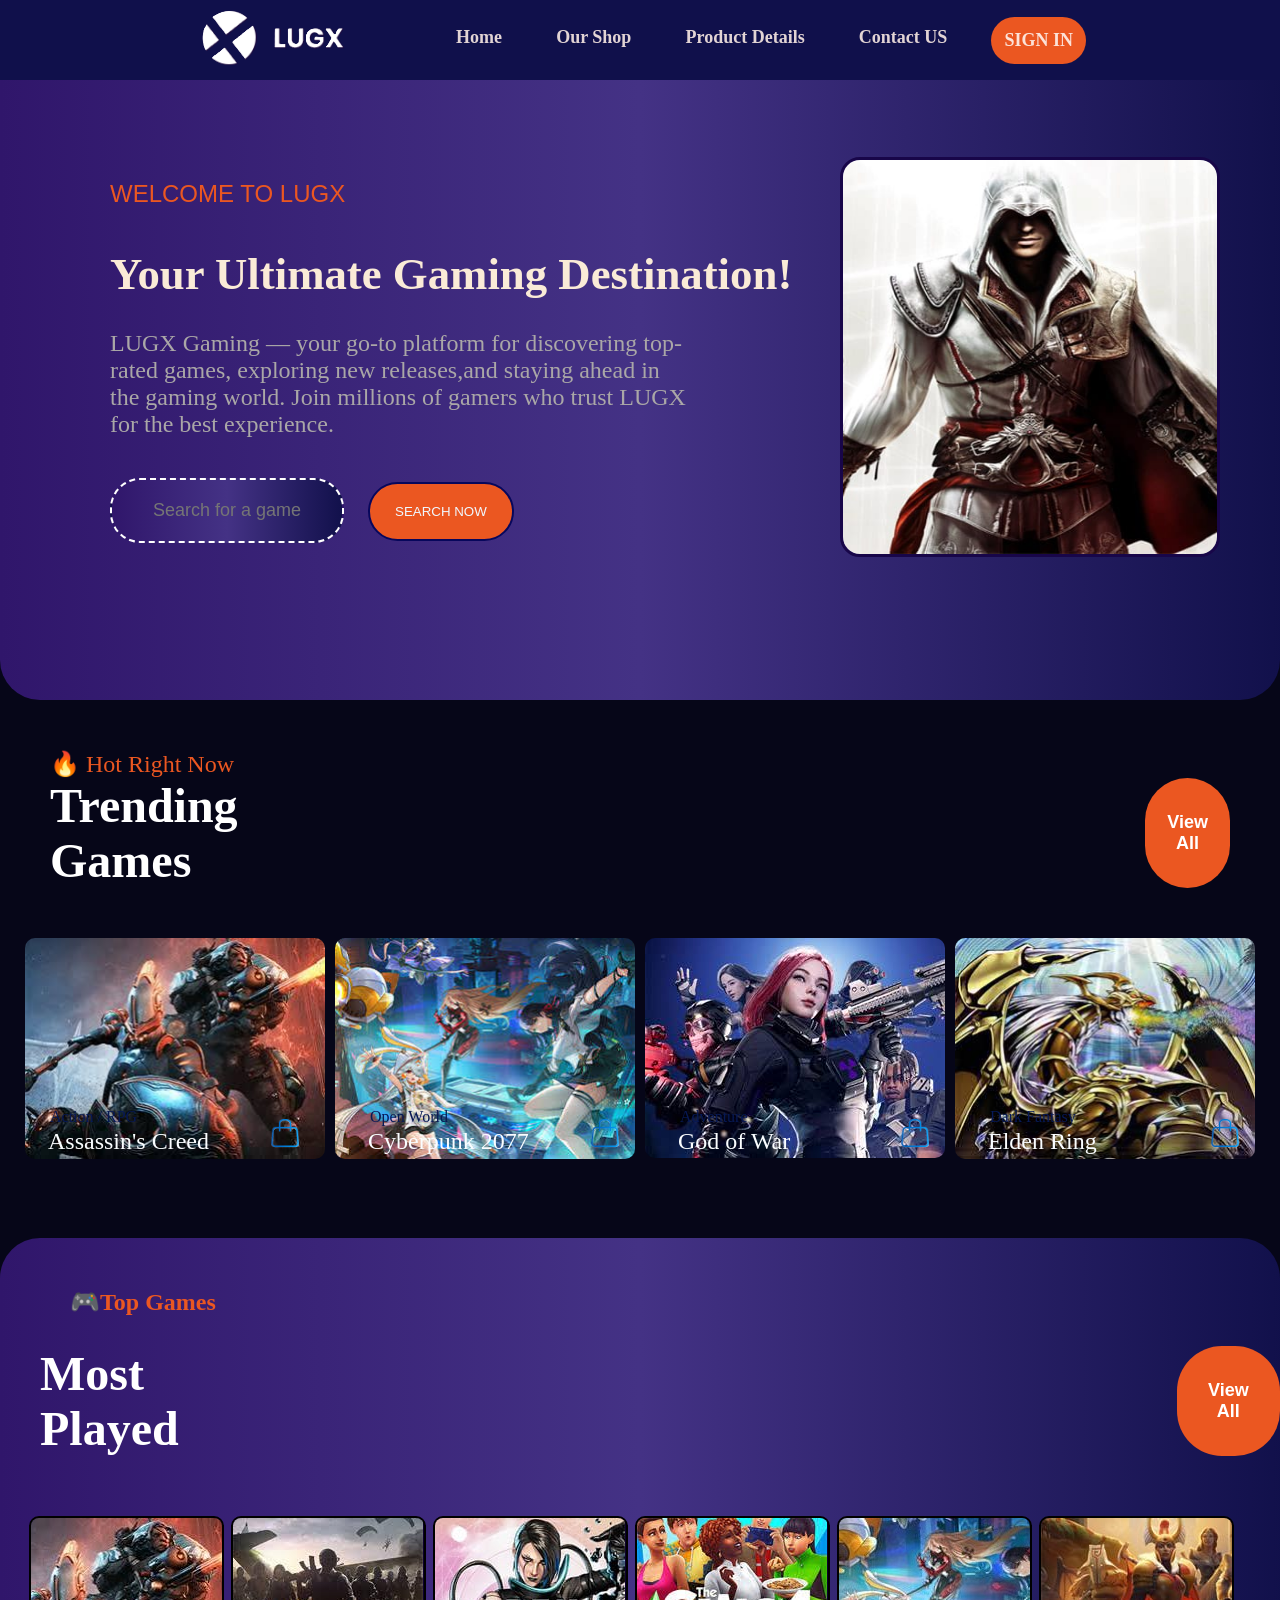
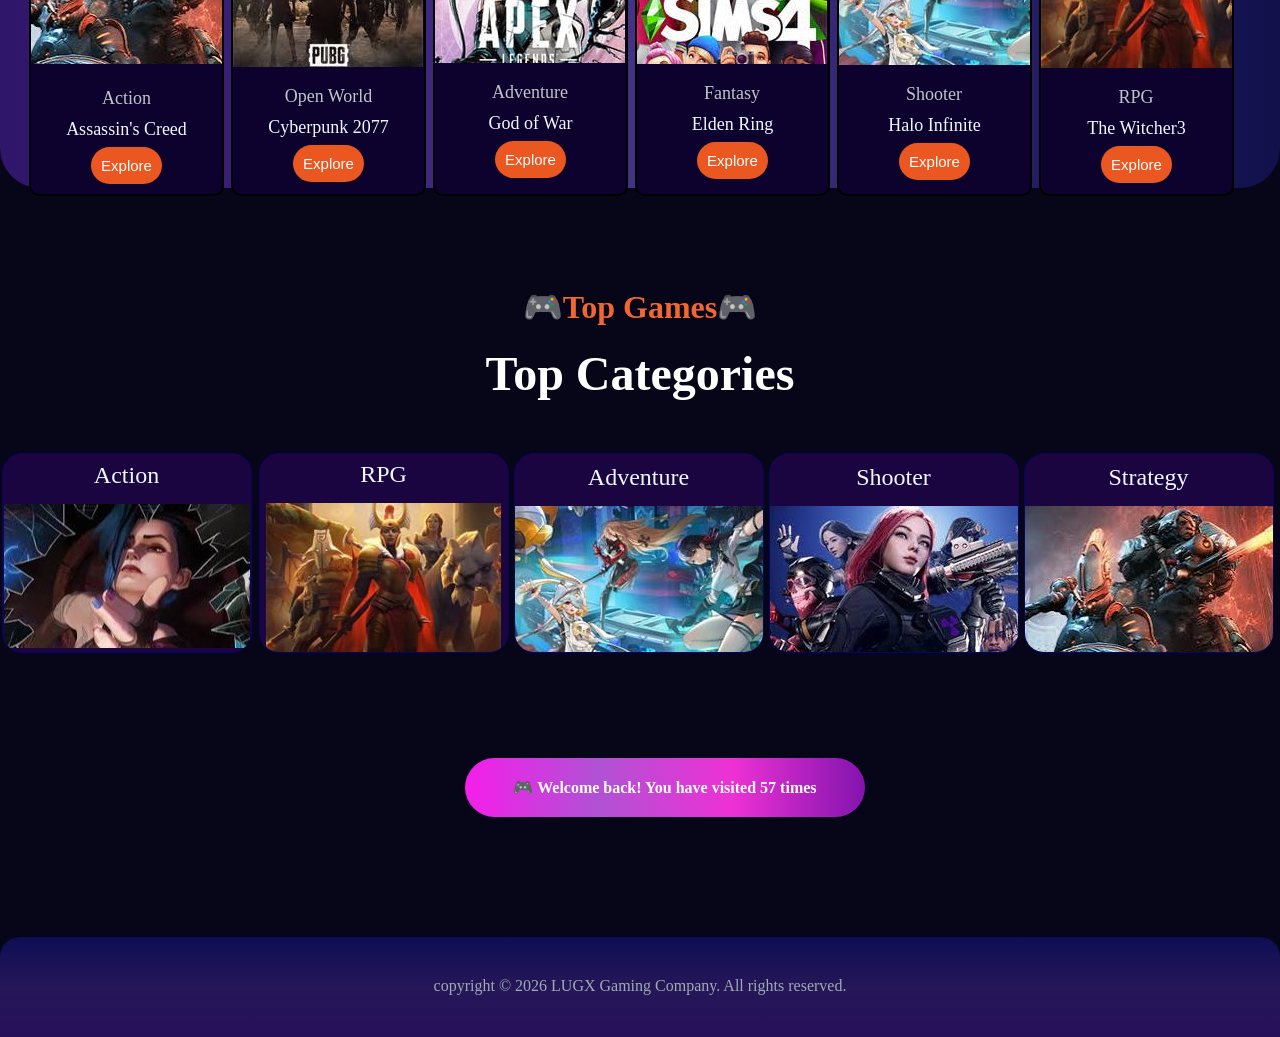
==== index.html @ ef9e02f5 "upload project" ====
<!DOCTYPE html>
<html lang="en">
<head>
    <meta charset="UTF-8">
    <meta name="viewport" content="width=device-width, initial-scale=1.0">
    <title>🎮 LUGX Gaming </title>
    <link rel="stylesheet" href="Style.css">
    <script src="index.js"></script>
</head>
<body>
  <div id="homesection">
    <div class="navbar">  
      <div> 
        <img class="logo" src="image/Logo.png">
      </div>
      <div class="headcontainer">
        <a href="index.html" class="homebtn">Home</a>
        <a href="#sec-ourshop" class="ourshopbtn">Our Shop</a> 
        <a href="#prductdetails" class="Productbtn">Product Details</a>
        <a href="contact.html" class="contactbtn">Contact US</a>
        <a href="#openBtn" id="openBtn">SIGN IN</a>
  
      </div>
        </div>
       </div>
    <div class="hero">
      <div class="textmainpage">
        <p class="welcomebtn"> WELCOME TO LUGX </p>
      <h1 class="bigline">Your Ultimate
        Gaming Destination!</h1>
        <p class="deatilstext">LUGX Gaming — your go-to platform for discovering top-rated games, exploring 
          new releases,and staying ahead in the gaming world. 
          Join millions of gamers who trust LUGX for the best experience.</p>
          <label for="Search" ></label>           
          <input class="Search1"  type="text" placeholder="Search for a game" id="search">
          <button class="searchbtn" onclick="Searchgame()">SEARCH NOW</button>
        <img class="imghead" src="image/hero.jpeg">
    </div>
    </div>

      <div id="sec-ourshop" class="trendinggames-sec">
           <p class="trendingp1">🔥 Hot Right Now</p>
        <div class="line2trending">
           <h1 class="trendingp2">Trending Games</h1>
           <button class="viewallbtn" onclick="Viewall1()">View All</button>
        </div>
     </div>

     <div class="treanding-items">
      <div class="imgitemone">
         <img class="imgone" src="image/trending1.jpeg">
           <p class="imgp1">Action / RPG</p>
           <div>
           <p class="imgp2" class="game">Assassin's Creed</p>
           <img class="logoimg1" src="image/logo2.png">
          </div>
      </div>
      <div class="imgitemtwo">
         <img class="imgtwo" src="image/trending2.jpeg">
           <p class="imgp3">Open World</p>
           <div>
           <p class="imgp4" class="game">Cyberpunk 2077</p>
           <img class="logoimg2" src="image/logo2.png">
           </div>
      </div>
      <div class="imgitemthree">
         <img class="imgthree" src="image/trending3.jpeg">
           <p class="imgp5">Adventure</p>
           <div>
           <p class="imgp6" class="game">God of War</p>
           <img class="logoimg3" src="image/logo2.png">
          </div> 
        </div>
      <div class="imgitemfour">
         <img class="imgfour" src="image/trending4.jpeg">
           <p class="imgp7">Dark Fantasy</p>
           <div>
           <p class="imgp8"  class="game">Elden Ring</p>
           <img class="logoimg4" src="image/logo2.png">
          </div>
      </div>
     </div>

     <div id="prductdetails" class="topgames-sec">
           <p class="topp1"> 🎮Top Games</p>
        <div class="line2top">
           <h1 class="topp2">Most Played</h1>
           <button class="viewallbtn2" onclick="Viewall2()">View All</button>
        </div>
 <div class="sec-top-items"> 
     <div class="topitems1">
         <img class="topimg1" src="image/topgames1.jpeg">
           <div class="infoimg1">
           <p class="topimgp1">Action</p>
           <p class="topimgp2img1">Assassin's Creed</p>
           <button class="topimgbtn1"onclick="showGame1()">
            Explore
          </button>
          </div> 
        </div>

   <div class="topitems2">
         <img class="topimg2" src="image/topgames2.jpeg">
           <div class="infoimg2">
           <p class="topimgp2">Open World</p>
            <p class="topimgp2img1">Cyberpunk 2077</p>
           <button class="topimgbtn2" onclick="showGame2()">Explore</button>
          </div> 
        </div>
        
    <div class="topitems3">
         <img class="topimg3" src="image/topgames3.jpeg">
           <div class="infoimg3">
           <p class="topimgp3">Adventure</p>
            <p class="topimgp2img1">God of War</p>
           <button class="topimgbtn3" onclick="showGame3()">Explore</button>
           
          </div> 
        </div> 
  <div class="topitems4">
         <img class="topimg4" src="image/topgames4.jpeg">
           <div class="infoimg4">
            <p class="topimgp4">Fantasy</p>
             <p class="topimgp2img1">Elden Ring</p>
           <button class="topimgbtn4" onclick="showGame4()">Explore</button>
          </div> 
        </div>
  <div class="topitems5">
         <img class="topimg5" src="image/topgames5.jpeg">
           <div class="infoimg5">
           <p class="topimgp5">Shooter</p>
            <p class="topimgp2img1">Halo Infinite</p>
           <button class="topimgbtn5" onclick="showGame5()">Explore</button>
          </div> 
        </div>
  <div class="topitems6">
         <img class="topimg6" src="image/topgames6.jpeg">
           <div class="infoimg6">
            <p class="topimgp6">RPG</p>
             <p class="topimgp2img1">The Witcher3</p>
           <button class="topimgbtn6" onclick="showGame6()">Explore</button>
          </div> 
        </div>
   </div>
</div>  
  
    <div>
        <p class="lastsectionp1">🎮Top Games🎮</p>
        <p class="lastsectionp2">Top Categories</p>
    </div>
  <div class="lastsection">
    <div class="secaction">
      <p class="secactionp1">Action</p>
      <img  class="secactionimg" src="image/Categorie1.jpeg">
    </div>

     <div class="secRPG">
      <p>RPG</p>
      <img  class="secRPGimg" src="image/topgames6.jpeg">
    </div>

     <div class="secAdventure">
      <p class="secAdventurep1">Adventure</p>
      <img  class="secAdventureimg" src="image/topgames5.jpeg">
    </div> 

    <div class="secShooter">
      <p class="secShooterp1" >Shooter</p>
      <img  class="secShooterimg" src="image/Categories4.jpeg">
    </div>

     <div class="secstrategy">
      <p class="secstrategyp1">Strategy</p>
      <img  class="secstrategyimg" src="image/Categories5.jpeg">
    </div>
</div> 
    <div class="Lasttexthomese">
      <p>🎮 Welcome back! You have visited 57 times</p>
    </div>
    <div class="finalphomesec">
   <p class="finalptexthomesec">copyright © 2026 LUGX Gaming Company. All rights reserved.</p>
    </div>
     </div>
   </div>
 </div>
  </body>
</html>
---- Style.css ----
*{
  box-sizing: border-box;
  margin: 0;
  padding: 0;
}
body{
 background-color: rgb(6, 6, 24);
}
.navbar{
    color: aliceblue;
    position: fixed;
    top: 0;
    right:0;
    left: 0;
    width: 100%;
    height: 80px;
    display: flex;
    justify-content: center;
    align-items: center;
    z-index: 1000;
    gap: 100px;
    background-color: rgb(16, 16, 75);
}
@media (min-width: 1024) {
  
  .homesectionwidth{
       width: 100%;
  }

}
.logo:hover{
   width: 110%;
}

.headcontainer{
  display: flex;
  justify-content: space-between;
  width: 50%;
  transition: 0.4s;
}
.homebtn{
  padding-top:5px;
  padding: 10PX;
  color: rgb(226, 212, 212);
  font-size: 18px;
  font-weight: 600;
  border-radius: 45px;
  text-decoration: none;
  
}

.homebtn:hover{
  background :linear-gradient(to right,#52096e,#1232bd);
  padding: 20px;
  color: white;
  transition: 0.5s;

}
.ourshopbtn{ 
  padding-top:5px;
  padding: 10PX;
  color: rgb(226, 212, 212);
  font-size: 18px;
  font-weight: 600;
  border-radius: 45px;
  text-decoration: none;
}

.ourshopbtn:hover{
 background :linear-gradient(to right,#52096e,#1232bd);
  padding: 20px;
  color: white;
  transition: 0.5s;
}
.Productbtn{
  padding-top:5px;
  padding: 10PX;
  color: rgb(226, 212, 212);
  font-size: 18px;
  font-weight: 600;
  border-radius: 45px;
  text-decoration: none;
}
.Productbtn:hover{
 background :linear-gradient(to right,#52096e,#1232bd);
  padding: 20px;
  color: white;
  transition: 0.5s;
}
.contactbtn{
  padding-top:5px;
  padding: 10PX;
  color: rgb(226, 212, 212);
  font-size: 18px;
  font-weight: 600;
  border-radius: 45px;
  text-decoration: none;
}
.contactbtn:hover{
background :linear-gradient(to right,#52096e,#1232bd); 
  padding: 20px;
  color: white;
  transition: 0.5s;
}
#openBtn{
  padding-top:5px;
  padding: 13PX;
  color: rgba(255, 255, 255, 0.829);
  background-color:rgb(235, 87, 33) ;
  font-size: 18px;
  font-weight: 600;
  border-radius: 45px;
  text-decoration: none;
}
#openBtn:hover{
  background-color: rgb(235, 87, 33);
  padding: 20px;
  color: white;
  transition: 0.5s;
}
/************************************************/
/* لما البوب اب يفتح */
.blur{
    filter: blur(8px);
}

/* popup */

.popup{
    position: fixed;
    top: 0;
    left: 0;

    width: 100%;
    height: 100vh;

    display: none;

    justify-content: center;
    align-items: center;
}

/* صندوق اللوجين */

.login-box{
    width: 420px;
    padding: 40px;

    border-radius: 25px;

    background: rgba(0,0,0,0.3);

    backdrop-filter: blur(15px);

    border: 2px solid #00aaff;

    box-shadow: 0 0 25px #00aaff;

    position: relative;

    animation: popup 0.4s ease;
}

@keyframes popup{
    from{
        transform: scale(0.7);
        opacity: 0;
    }

    to{
        transform: scale(1);
        opacity: 1;
    }
}

.login-box h2{
    color: white;
    text-align: center;
    margin-bottom: 30px;
    font-size: 40px;
}

/* inputs */

.login-box input{
    width: 100%;
    padding: 15px;

    margin-bottom: 20px;

    border: 2px solid #4cc9ff;

    border-radius: 30px;

    background: transparent;

    outline: none;

    color: white;
    font-size: 18px;
}

/* زرار */

.login-btn{
    width: 100%;
    padding: 15px;

    border: none;

    border-radius: 30px;

    background: #f5c16c;

    font-weight: bold;

    cursor: pointer;
}

/* زرار القفل */

.close-btn{
    position: absolute;
    top: 15px;
    right: 20px;

    font-size: 35px;
    color: white;

    cursor: pointer;}

/************************************************/

.contactpage{
    width: 100%;
    height: 70%;
    max-width: 2000px;
   background-color: rgb(7, 7, 61);
    
}
.contacthead{
  width: 100%;
  height: 300px;
  background :linear-gradient(to top,#3a0aaa,#291572,hsl(241, 78%, 26%));
  text-align: center;
  border-radius: 20px 20px 20px 20px;
  
}
.contactheadlina1{
  padding-top: 100px;
  color: aliceblue;
  font-weight: 800;
  font-size: 400%;
}
.contactheadline2{
  padding-top: 5px;
  color: aliceblue;
  font-weight: 500;
}
.seccontactus{
  display: block;
  justify-content: center;
  text-align: center;
  background :linear-gradient(to right,#3e2181,#443285,hsl(241, 64%, 18%));
  width: 500px;
  height: 550px;
  border-radius: 20px 20px 20px 20px; 
  border: rgb(84, 81, 133);
  margin: auto;
  margin-top: 100px;
}

.send1{
  padding-top: 35px;
  color: aliceblue;
  font-size: xx-large;
}
.lab1{
margin-top: 20px;
text-align: left;
display: block;
color: aliceblue;
font-size: large;
padding-left: 40px;
}

.lab2{
color: aliceblue;
display: block;
border: 10px;
border-radius: 10px;
color: black;
padding: 13px;
margin-top: 5px;
margin-left: 30px;
} 

.lab3{
color: aliceblue;
text-align: left;
display: block;
font-size: large;
margin-top: 15px;
padding-left: 40px;
}

.lab4{
display: block;
color: black;
border: 10px;
border-radius: 5px;
padding: 13px;
margin-top: 5px;
margin-left: 30px;
} 
.age{
text-align: left;
display: block;
color: aliceblue;
font-size: large;
margin-top: 15px;
padding-left: 40px;
}

.age2{
display: block;
border: 10px;
color: rgb(1, 1, 2);
border-radius: 5px;
padding: 13px;
margin-top: 5px;
margin-left: 30px;
}
.mass{
text-align: left;
display: block;
color: aliceblue;
font-size: large;
margin-top: 15px;
padding-left: 40px;
}

.mass2{
display: block;
color: rgb(1, 2, 2);
border: 10px;
border-radius: 5px;
padding: 10px;
margin-top: 5px;
margin-left: 30px;
}

.send{
  background-color: rgb(224, 145, 27);
  padding-left: 30px;
  padding-right: 30px;
  padding-top:15px;
  padding-bottom: 15px;
  color: white;
  font-size: 18px;
  font-weight: 600;
  border: 0;
  border-radius: 80px;
  transition: 0.5s;
  border: 100px;
  border-radius: 100px;
  transition: 0.8s;
  margin-top: 45px;
}
.send:hover{
  padding-left: 15px;
  padding-right: 15px;
}
.finalp{
  width: 100%;
  height: 100px;
  background :linear-gradient(to top,#26105a,#251758,hsl(241, 73%, 19%));
  color: aliceblue;
  border-radius: 20px 20px 0px 0px; 
  margin-top: 120px;
}
.finalptext{
  padding-top: 40px;
  text-align: center;
  justify-content: center;
  color: rgb(160, 170, 179);
  font-weight: 500;
}
#homesection{ 
    width: 100%;
    max-width: 2000px;
    overflow-x: hidden;
    height: auto;
    background-color: rgb(6, 6, 24);

}
 .hero{
  height: 700px;
  justify-content: space-between;
  align-items: flex-start;
  background :linear-gradient(to right,#30166b,#443285,hsl(241, 64%, 18%));
  padding-top: 100px;
  border-radius: 20px 20px 40px 40px;
}
.textmainpage{
 padding-left: 110px;
}

.bigline{
 margin-top: 40px;
 color: antiquewhite;
 font-weight:bold;
 font-size: 280%;

}

.welcomebtn{
  width: 60px;
  color: rgb(235, 87, 33);
  font-size: x-large;
  white-space: nowrap;
  padding-top: 80px;
  font-family: 'Franklin Gothic Medium', 'Arial Narrow', Arial, sans-serif;
}

.deatilstext{
  margin-top: 30px;
  color: rgb(170, 167, 167);
  font-size: x-large;
  width: 50%;
}

.Search1{
 padding: 20px 15px;
 width: 20%;
 border: 2px dashed white;;
 margin-top: 40px;
 border-radius: 30px;
 background:linear-gradient(to right,#30166b,#443285,hsl(241, 64%, 18%)); 
 color: gray;
 font-size: large;
 text-align: center;
}
.Search1:hover{
  margin-top: 2px;
}

.searchbtn{
  padding: 20px 25px;
  margin-top: 40px;
  border: 2px solid rgb(7, 7, 92);
  color: aliceblue;
  background-color: rgb(235, 87, 33);;
  border-radius: 30px;
  margin-left: 20px;
}
.searchbtn:hover{
  padding: 25px;
}
.imghead{
  height: 400px;
  width: 380px;
  border-radius: 20px;
  margin-left: 730px;
  margin-top: -510px;
  border: solid rgb(24, 6, 73);
}
.imghead:hover{
  padding: 5px;
  height: 420px;
  width:410px;
  transform: rotate(-2deg);
  border: dashed white;
}
 .trendinggames-sec{
   margin: 50px;
 }

 .trendingp1{
  color:rgb(235, 87, 33);
  font-size: x-large;
}
 .line2trending{
  display: flex;
 }
 .trendingp2{
  color: white;
  font-size: 300%;
 }
 .viewallbtn{
  padding-top:5px;
  margin-left: 800px;
  padding: 13px;
  color:white;
  font-size: 18px;
  font-weight: 600;
  border-radius: 45px;
  border: none;
  background-color: rgb(235, 87, 33);
 }
.viewallbtn:hover{ 
  padding: 16px;
  
}

.treanding-items{
  display: flex;
  justify-content: center;
  position: relative;
  margin: auto;
  background-color: rgb(6, 6, 24);
  height: 300px;
}
.imgone{
  margin-left: 15px;
  height: 190;
  margin-right: 5px;
  width: 300px;
  border-radius: 10px;
  display: block;
  border:10px beige;
}
.imgp1{
  position: absolute;
  color: rgb(7, 25, 85);
  top: 0;
  margin-left:40px;
  margin-top: 170px;
}
.imgp2{ 
   position: absolute;
  color: rgb(250, 253, 255);
  top: 0;
  margin-left:38px;
  margin-top: 190px;
  font-size: x-large;
}
.logoimg1{
  position: absolute;
  top: 0;
  width: 50px;
  margin-left: 250px;
  margin-top: 170px;
}
.logoimg1:hover{
  padding: 5px;
}

.imgone:hover{
  box-shadow: 20px 10px 20px #2a0581;
  padding: 5px;
}
  .imgtwo{
  margin-left: 5px;
  height: 190;
  margin-right: 5px;
  width: 300px;
  border-radius: 10px;
  display: block;
  border:10px beige;
}
.imgp3{
  position: absolute;
  color: rgb(7, 25, 85);
  top: 0;
  margin-left:40px;
  margin-top: 170px;
}
.imgp4{  position: absolute;
  color: rgb(250, 253, 255);
  top: 0;
  margin-left:38px;
  margin-top: 190px;
  font-size: x-large;
}
.logoimg2{
  position: absolute;
  top: 0;
  width: 50px;
  margin-left: 250px;
  margin-top: 170px;
}
.logoimg2:hover{
  padding: 5px;
}
.imgtwo:hover{
  box-shadow: 20px 10px 20px #2a0581;
  padding: 5px;
}

.imgthree{
  margin-left: 5px;
  height: 190;
  width: 300px;
  margin-right: 5px;
  border-radius: 10px;
  display: block;
  border:10px beige;
}
.imgp5{
  position: absolute;
  color: rgb(7, 25, 85);
  top: 0;
  margin-left:40px;
  margin-top: 170px;
}
.imgp6{  position: absolute;
  color: rgb(250, 253, 255);
  top: 0;
  margin-left:38px;
  margin-top: 190px;
  font-size: x-large;
}
.logoimg3{
  position: absolute;
  top: 0;
  width: 50px;
  margin-left: 250px;
  margin-top: 170px;
}
.logoimg3:hover{
  padding: 5px;
}
.imgthree:hover{
  box-shadow: 20px 10px 20px #2a0581;
  padding: 5px;
}

.imgfour{
  margin-left: 5px;
  margin-right: 15px;
  height: 190;
  width: 300px;
  border-radius: 10px;
  display: block;
  border:10px beige;
}
.imgp7{
  position: absolute;
  color:  rgb(7, 25, 85);
  top: 0;
  margin-left:40px;
  margin-top: 170px;
}
.imgp8{  position: absolute;
  color: rgb(250, 253, 255);
  top: 0;
  margin-left:38px;
  margin-top: 190px;
  font-size: x-large;
}
.logoimg4{
  position: absolute;
  top: 0;
  width: 50px;
  margin-left: 250px;
  margin-top: 170px;
}
.logoimg4:hover{
  padding: 5px;
}
.imgfour:hover{
  box-shadow: 20px 10px 20px #2a0581;
  padding: 5px;
}
  
#prductdetails{
  background-color: rgb(6, 6, 24);
}
.topgames-sec{
  height: 550px;
  background :linear-gradient(to right,#30166b,#443285,hsl(241, 64%, 18%));
  border-radius: 40px 40px 40px 40px;
}
 .topp1{
  margin-left: 70px;
  padding-top: 50px;
  color:rgb(235, 87, 33);
  font-size: x-large;
  font-weight: bold;
 }

 .line2top{
  padding-top: 30px;
  display: flex;

 }
 .topp2{
  color: white;
  font-size: 300%;
  margin-left: 40px;
  

 }
 .viewallbtn2{
  margin-left: 900px;
  color:white;
  font-size: 18px;
  font-weight: 600;
  padding: 20px;
  border-radius: 45px;
  border: none;
  background-color: rgb(235, 87, 33);
 }
.viewallbtn2:hover{ 
  padding: 22px;
}

.sec-top-items{
  display: flex;
  justify-content: center;
  margin-right: 10px;
 
}
.topitems1{
  width: 195px;
  height: 280px;
  overflow: hidden ;
  background-color: #0d012e;
  margin-right: 7px;
  border: 2px solid;
  border-radius: 10px;
  margin-top: 60px;
}
.infoimg1{
 padding:20px ;
 text-align: center;
 color: aliceblue;
 font-size: large;
}
.topimgp1{
  color: rgb(193, 197, 201);
  margin-bottom: 10px;
}
.topimgbtn1{
  color:white;
  font-size: 15px;
  padding: 10px;
  margin-top: 7px;
  border-radius: 25px;
  border: none;
  background-color: rgb(235, 87, 33);
}
.topitems1:hover{
  box-shadow: 20px 20px 20px #805bd6;
  padding: 3px;
}

.topitems2{
  width: 195px;
  height: 280px;
  overflow: hidden ;
  background-color: #0d012e;
  border: 2px solid;
  margin-right: 7px;
  border-radius: 10px;
  margin-top: 60px;
}
.infoimg2{
 text-align: center;
 color: aliceblue;
 font-size: large;
}
.topimgp2{
  color: rgb(193, 197, 201);
  margin-top: 15px;
  margin-bottom:10px ;
}
.topimgbtn2{
  color:white;
  font-size: 15px;
  padding: 10px;
  margin-top: 7px;
  border-radius: 25px;
  border: none;
  background-color: rgb(235, 87, 33);
}
.topitems2:hover{
  box-shadow: 20px 20px 20px #805bd6;
  padding: 3px;
}

.topitems3{
  width: 195px;
  height: 280px;
  overflow: hidden ;
  background-color: #0d012e;
  border: 2px solid;
  border-radius: 10px;
  margin-top: 60px;
   margin-right: 7px;
}
.infoimg3{
 text-align: center;
 color: aliceblue;
 font-size: large;
}
.topimgp3{
  color: rgb(193, 197, 201);
  width: 80px;
  margin-top: 15px;
  margin-bottom:10px;
  margin-left: 55px;
}

.topimgbtn3{
  color:white;
  font-size: 15px;
  padding: 10px;
  margin-top: 7px;
  border-radius: 25px;
  border: none;
  background-color: rgb(235, 87, 33);
}
.topitems3:hover{
  box-shadow: 20px 20px 20px #805bd6;
  padding: 3px;
}
.topitems4{
  width: 195px;
  height: 280px;
  overflow: hidden ;
  background-color: #0d012e;
  border: 2px solid;
  border-radius: 10px;
  margin-top: 60px;
 margin-right: 7px;
}
.infoimg4{
 text-align: center;
 color: aliceblue;
 font-size: large;
}
.topimgp4{
  color: rgb(193, 197, 201);
  width: 80px;
  margin-top: 15px;
  margin-bottom:10px;
  margin-left: 55px;
}

.topimgbtn4{
  color:white;
  font-size: 15px;
  padding: 10px;
  margin-top: 7px;
  border-radius: 25px;
  border: none;
  background-color: rgb(235, 87, 33);
}
.topitems4:hover{
  box-shadow: 20px 20px 20px #805bd6;
  padding: 3px;
}



.topitems5{
  width: 195px;
  height: 280px;
  overflow: hidden ;
  background-color: #0d012e;
  border: 2px solid;
  border-radius: 10px;
  margin-top: 60px;
 margin-right: 7px;
}
.infoimg5{
 text-align: center;
 color: aliceblue;
 font-size: large;
}
.topimgp5{
  color: rgb(193, 197, 201);
  width: 80px;
  margin-top: 15px;
  margin-bottom:10px;
  margin-left: 55px;
}

.topimgbtn5{
  color:white;
  font-size: 15px;
  padding: 10px;
  margin-top: 7px;
  border-radius: 25px;
  border: none;
  background-color: rgb(235, 87, 33);
}
.topitems5:hover{
  box-shadow: 20px 20px 20px #805bd6;
  padding: 3px;
}

.topitems6{
  width: 195px;
  height: 280px;
  overflow: hidden ;
  background-color: #0d012e;
  border: 2px solid;
  border-radius: 10px;
  margin-top: 60px;
 margin-right: 7px;
}
.infoimg6{
 text-align: center;
 color: aliceblue;
 font-size: large;
}
.topimgp6{
  color: rgb(193, 197, 201);
  width: 80px;
  margin-top: 15px;
  margin-bottom:10px;
  margin-left: 55px;
}
.topimgbtn6{
  color:white;
  font-size: 15px;
  padding: 10px;
  margin-top: 7px;
  border-radius: 25px;
  border: none;
  background-color: rgb(235, 87, 33);
}
.topitems6:hover{
  box-shadow: 20px 20px 20px #805bd6;
  padding: 3px;
}

.lastsectionp1{
  margin-top: 100px;
  text-align: center;
  color: rgb(241, 103, 52);
  font-size: xx-large;
  font-weight: bold;
}
.lastsectionp2{
  margin-top:20px ;
  text-align: center;
  color: white;
  font-size: 300%;
  font-weight: bold;
}

.lastsection{
  display: flex;
  margin-top: 50px;
  justify-content: center;
}

.secaction{
  width: 250px;
  height: 200px;
  overflow: hidden ;
  text-align: center;
  background-color: #1a0541;
  margin-right: 2px;
  border: 1px solid rgb(5, 5, 102);
  border-radius: 20px;
  margin-top: 2px;
  font-size: x-large;
  color: aliceblue;
}
.secactionp1{
  padding-top: 8px;
}
.secactionimg{
 padding-top: 15px;
}
.secaction:hover{
  box-shadow: 20px 20px 20px #4914c5; 
  padding: 3px;
}

.secRPG{
  width: 250px;
  height: 200px;
  text-align: center;
  overflow: hidden ;
  background-color: #1a0541;
  margin-left: 5px;
  margin: 5px;
  border: 1px solid rgb(5, 5, 102);
  border-radius: 20px;
  padding-top: 7px;
  margin-top: 2px;
  font-size: x-large;
  color: aliceblue;
}
.secRPGp1{
  padding-top: 8px;
}
.secRPGimg{
 padding-top: 15px;
}
.secRPG:hover{
   box-shadow: 20px 20px 20px #4914c5; 
  padding: 3px;
}

.secAdventure{
  width: 250px;
  height: 200px;
  overflow: hidden ;
  text-align: center;
  background-color: #1a0541;
   margin-right: 5px;
  border: 1px solid rgb(5, 5, 102);
  border-radius: 20px;
  padding-top: 10px;
  margin-top: 2px;
  font-size: x-large;
  color: aliceblue;
}
.secAdventureimg{
 padding-top: 15px;
}
.secAdventure:hover{
  box-shadow: 20px 20px 20px #4914c5; 
  padding: 3px;
}

.secShooter{
  width: 250px;
  height: 200px;
  overflow: hidden ;
  text-align: center;
  background-color: #1a0541;
  border: 1px solid rgb(5, 5, 102);
  border-radius: 20px;
  padding-top: 10px;
  margin-right:5px;
  margin-top: 2px;
  font-size: x-large;
  color: aliceblue;
}
.secShooterimg{
 padding-top: 15px;
}
.secShooter:hover{
  box-shadow: 20px 20px 20px #4914c5;  
  padding: 3px;
}

.secstrategy{
  width: 250px;
  height: 200px;
  overflow: hidden ;
  text-align: center;
  background-color: #1a0541;
  border: 1px solid rgb(5, 5, 102);
  border-radius: 20px;
  padding-top: 10px;
  margin-right:5px;
  margin-top: 2px;
  font-size: x-large;
  color: aliceblue;
}
.secstrategyimg{
 padding-top: 15px;
}
.secstrategy:hover{
  box-shadow: 20px 20px 20px #4914c5;  
  padding: 3px;
}

.Lasttexthomese{
  text-align: center;
  border: none;
  margin-top: 100px;
  margin-bottom: 8px;
  border-radius: 50px;
  padding: 20px;
  width: 400px;
  margin-left: 465px;
  align-items: center;
  background:linear-gradient(to right,#f51eea,#b052d4,#ee31d5,hsl(283, 79%, 38%));;
  font-weight: bold;
  color: white;
}

.finalphomesec{
  width: 100%;
  height: 100px;
  background :linear-gradient(to top,#26105a,#251758,hsl(241, 73%, 19%));
  color: aliceblue;
  border-radius: 20px 20px 0px 0px; 
  margin-top: 120px;
}
.finalptexthomesec{
  padding-top: 40px;
  text-align: center;
  justify-content: center;
  color: rgb(160, 170, 179);
  font-weight: 500;
}
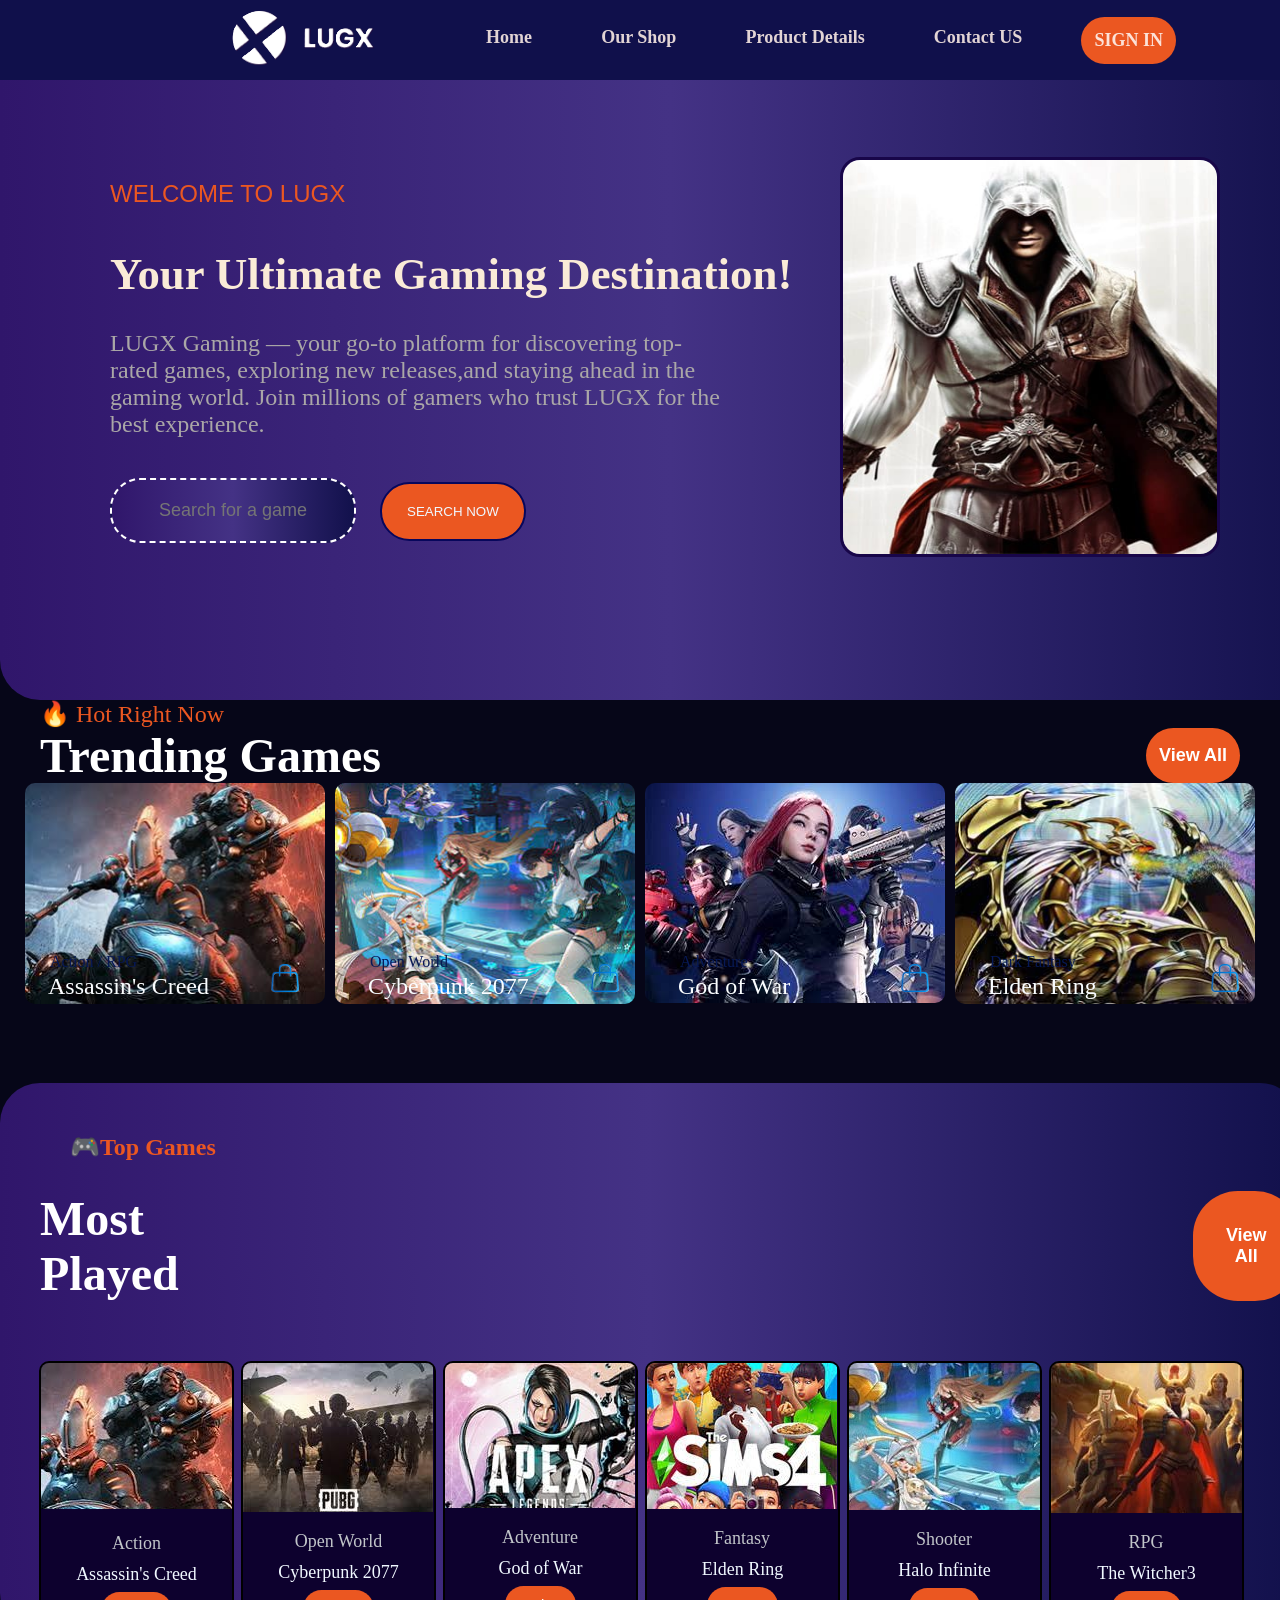
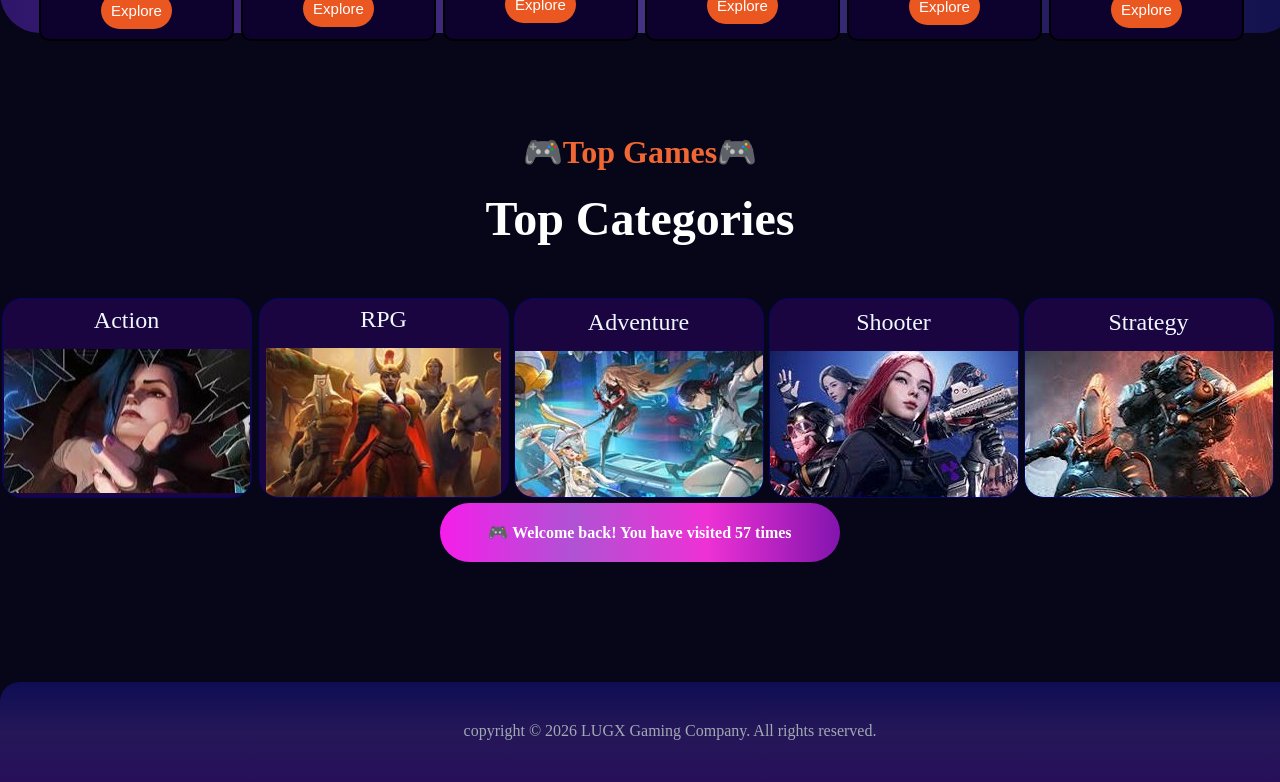
==== commit 28bc1e43: "Update index.html" ====
--- a/index.html
+++ b/index.html
@@ -6,6 +6,7 @@
     <title>🎮 LUGX Gaming </title>
     <link rel="stylesheet" href="Style.css">
     <script src="index.js"></script>
+    <link rel="shortcut icon" href="image/Logo.png">
 </head>
 <body>
   <div id="homesection">
--- a/Style.css
+++ b/Style.css
@@ -7,12 +7,13 @@
  background-color: rgb(6, 6, 24);
 }
 .navbar{
+    width: 1400px;
     color: aliceblue;
     position: fixed;
+   margin: auto;
     top: 0;
     right:0;
     left: 0;
-    width: 100%;
     height: 80px;
     display: flex;
     justify-content: center;
@@ -230,9 +231,11 @@
     cursor: pointer;}
 
 /************************************************/
-
+#contactpagesec{
+  width: 1220px;
+  margin: auto;
+}
 .contactpage{
-    width: 100%;
     height: 70%;
     max-width: 2000px;
    background-color: rgb(7, 7, 61);
@@ -388,15 +391,15 @@
 }
 #homesection{ 
     width: 100%;
-    max-width: 2000px;
     overflow-x: hidden;
     height: auto;
     background-color: rgb(6, 6, 24);
 
 }
  .hero{
+   width: 1340px;
   height: 700px;
-  justify-content: space-between;
+  justify-content: center;
   align-items: flex-start;
   background :linear-gradient(to right,#30166b,#443285,hsl(241, 64%, 18%));
   padding-top: 100px;
@@ -472,9 +475,10 @@
   transform: rotate(-2deg);
   border: dashed white;
 }
- .trendinggames-sec{
-   margin: 50px;
- }
+#sec-ourshop{
+  width: 1200px;
+  margin: auto;
+}
 
  .trendingp1{
   color:rgb(235, 87, 33);
@@ -482,6 +486,7 @@
 }
  .line2trending{
   display: flex;
+ justify-content: space-between;
  }
  .trendingp2{
   color: white;
@@ -489,7 +494,6 @@
  }
  .viewallbtn{
   padding-top:5px;
-  margin-left: 800px;
   padding: 13px;
   color:white;
   font-size: 18px;
@@ -666,6 +670,8 @@
   
 #prductdetails{
   background-color: rgb(6, 6, 24);
+  width: 1300px;
+  margin: auto;
 }
 .topgames-sec{
   height: 550px;
@@ -705,12 +711,14 @@
 .viewallbtn2:hover{ 
   padding: 22px;
 }
-
+#lastsectopgames{
+  width: 1300px;
+  margin: auto;
+}
 .sec-top-items{
   display: flex;
   justify-content: center;
   margin-right: 10px;
- 
 }
 .topitems1{
   width: 195px;
@@ -852,8 +860,6 @@
   box-shadow: 20px 20px 20px #805bd6;
   padding: 3px;
 }
-
-
 
 .topitems5{
   width: 195px;
@@ -1066,22 +1072,25 @@
 }
 
 .Lasttexthomese{
+   width: 1300px;
   text-align: center;
+  justify-content: center;
   border: none;
   margin-top: 100px;
   margin-bottom: 8px;
   border-radius: 50px;
   padding: 20px;
   width: 400px;
-  margin-left: 465px;
-  align-items: center;
+   margin: auto;
   background:linear-gradient(to right,#f51eea,#b052d4,#ee31d5,hsl(283, 79%, 38%));;
   font-weight: bold;
   color: white;
 }
 
 .finalphomesec{
-  width: 100%;
+  width: 1340px;
+  justify-content: center;
+  margin: auto;
   height: 100px;
   background :linear-gradient(to top,#26105a,#251758,hsl(241, 73%, 19%));
   color: aliceblue;
@@ -1094,4 +1103,4 @@
   justify-content: center;
   color: rgb(160, 170, 179);
   font-weight: 500;
-}+}
